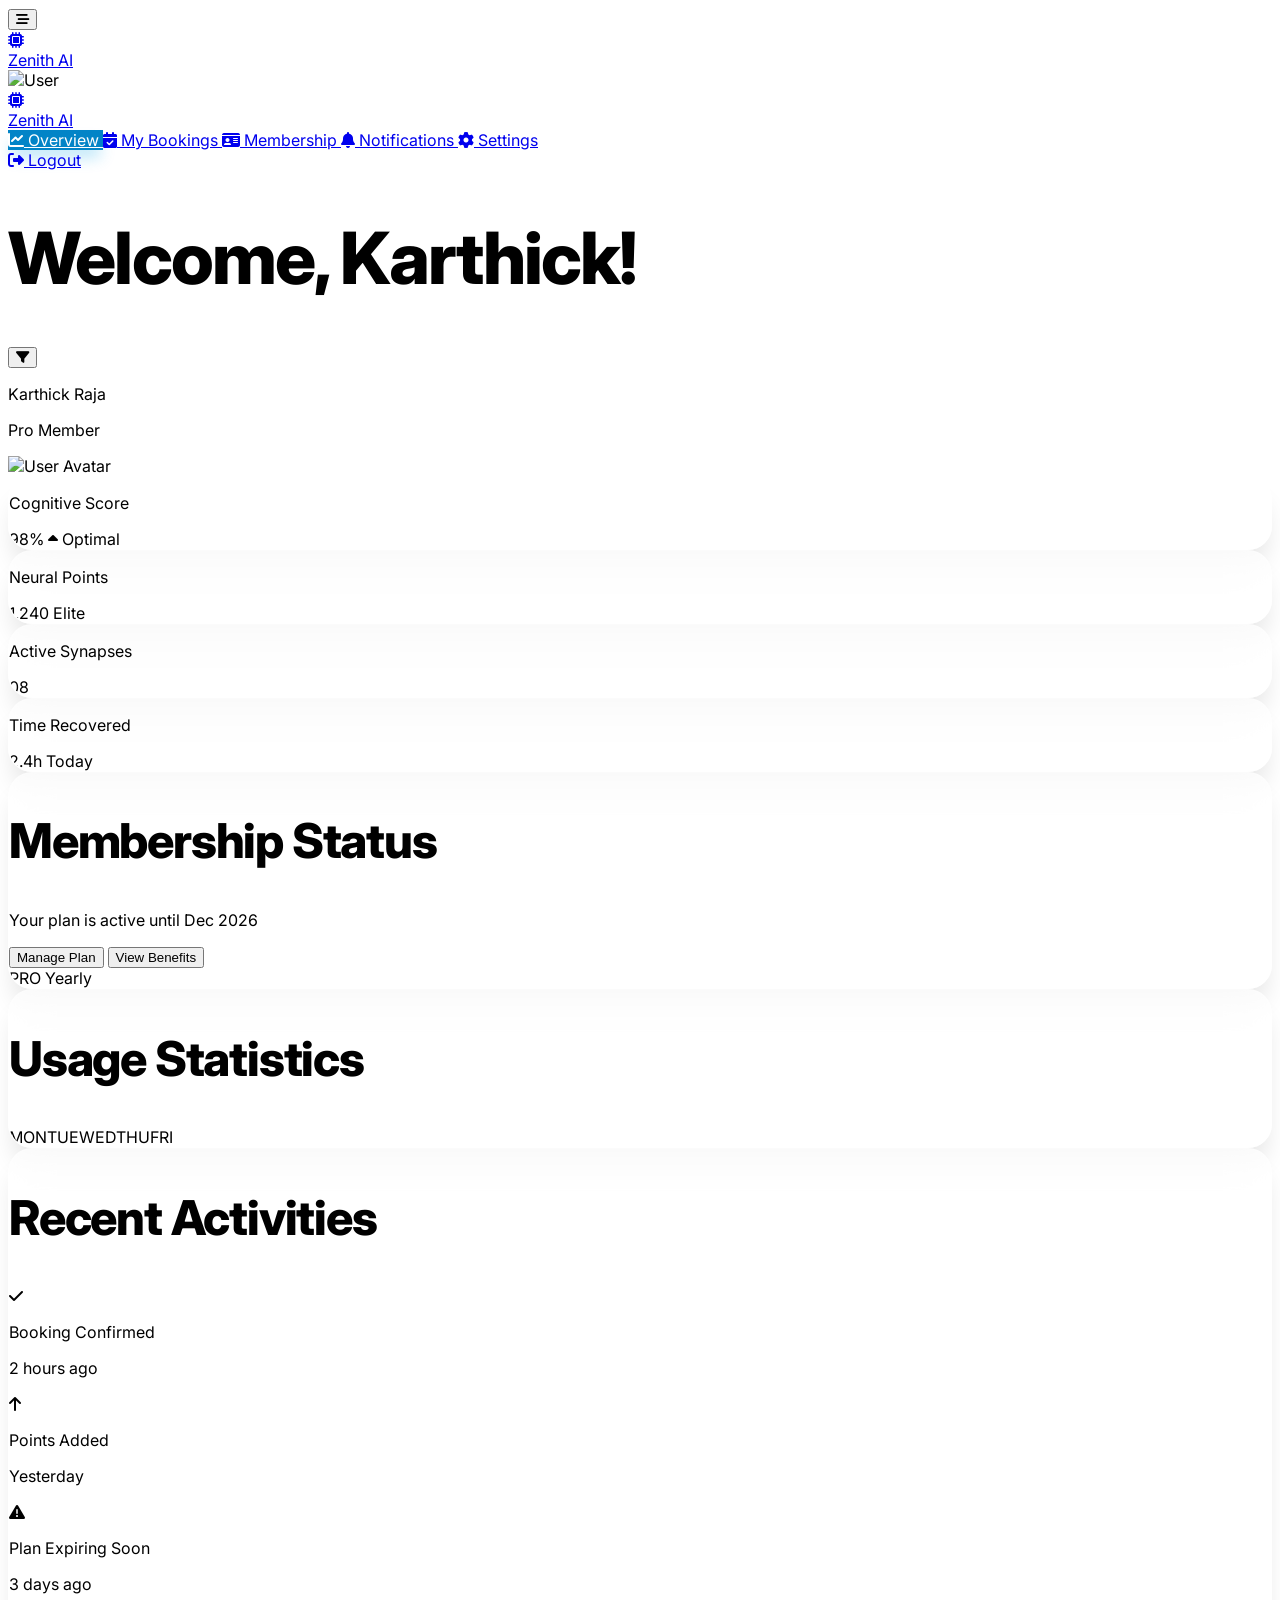
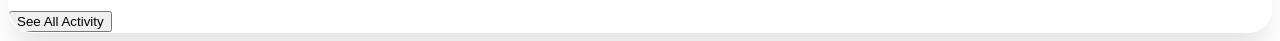
==== dashboard.html @ 77ba69f0 "first commit" ====
<!DOCTYPE html>
<html lang="en" class="h-full">

<head>
    <meta charset="UTF-8">
    <meta name="viewport" content="width=device-width, initial-scale=1.0">
    <title>Dashboard - Zenith AI</title>
    <!-- Tailwind CSS -->
    <script src="https://cdn.tailwindcss.com"></script>
    <script>
        tailwind.config = {
            darkMode: 'class',
            theme: {
                extend: {
                    colors: {
                        primary: { 600: '#0284c7' },
                        accent: '#8b5cf6',
                    }
                }
            }
        }
    </script>
    <!-- Google Fonts -->
    <link href="https://fonts.googleapis.com/css2?family=Inter:wght@400;500;600;700&family=Outfit:wght@700&display=swap"
        rel="stylesheet">
    <!-- Font Awesome -->
    <link rel="stylesheet" href="https://cdnjs.cloudflare.com/ajax/libs/font-awesome/6.4.0/css/all.min.css">
    <link rel="stylesheet" href="styles.css">
    <style>
        body {
            font-family: 'Inter', sans-serif;
        }

        .sidebar-link.active {
            background-color: #0284c7;
            color: white;
            box-shadow: 0 10px 15px -3px rgba(14, 165, 233, 0.3);
        }
    </style>
</head>

<body class="bg-slate-50 dark:bg-slate-950 h-full flex flex-col lg:flex-row overflow-hidden">

    <!-- Mobile Header -->
    <div
        class="lg:hidden w-full bg-white dark:bg-slate-900 border-b border-slate-200 dark:border-slate-800 p-4 flex items-center justify-between z-50">
        <button id="dashboardMobileMenuToggle" class="p-2 text-slate-600 dark:text-slate-400">
            <i class="fas fa-bars-staggered text-xl"></i>
        </button>
        <a href="index.html" class="flex items-center gap-2">
            <div class="w-8 h-8 bg-primary-600 rounded-lg flex items-center justify-center text-white">
                <i class="fas fa-microchip text-sm"></i>
            </div>
            <span class="text-xl font-bold">Zenith AI</span>
        </a>
        <div class="w-10 h-10 rounded-full bg-slate-200 dark:bg-slate-800 overflow-hidden">
            <img src="https://i.pravatar.cc/150?u=4" alt="User">
        </div>
    </div>

    <!-- Sidebar / Navigation Drawer -->
    <aside id="dashboardSidebar"
        class="fixed inset-0 z-[60] -translate-x-full lg:translate-x-0 lg:static lg:block w-72 h-full bg-white dark:bg-slate-900 border-r border-slate-100 dark:border-slate-800 transition-transform duration-300">
        <div class="h-full flex flex-col p-6">
            <a href="index.html" class="hidden lg:flex items-center gap-3 mb-10 group">
                <div
                    class="w-10 h-10 bg-primary-600 rounded-xl flex items-center justify-center text-white shadow-lg shadow-primary-500/30 group-hover:rotate-12 transition-transform">
                    <i class="fas fa-microchip text-xl"></i>
                </div>
                <span
                    class="text-2xl font-extrabold tracking-tight bg-gradient-to-r from-primary-600 to-accent bg-clip-text text-transparent">Zenith
                    AI</span>
            </a>

            <nav class="flex-1 space-y-2">
                <a href="#" class="sidebar-link active flex items-center gap-4 px-4 py-3 rounded-xl transition-all">
                    <i class="fas fa-chart-line w-6"></i>
                    <span class="font-semibold">Overview</span>
                </a>
                <a href="#"
                    class="sidebar-link flex items-center gap-4 px-4 py-3 rounded-xl text-slate-500 dark:text-slate-400 hover:bg-slate-50 dark:hover:bg-slate-800 transition-all">
                    <i class="fas fa-calendar-check w-6"></i>
                    <span class="font-semibold">My Bookings</span>
                </a>
                <a href="#"
                    class="sidebar-link flex items-center gap-4 px-4 py-3 rounded-xl text-slate-500 dark:text-slate-400 hover:bg-slate-50 dark:hover:bg-slate-800 transition-all">
                    <i class="fas fa-id-card w-6"></i>
                    <span class="font-semibold">Membership</span>
                </a>
                <a href="#"
                    class="sidebar-link flex items-center gap-4 px-4 py-3 rounded-xl text-slate-500 dark:text-slate-400 hover:bg-slate-50 dark:hover:bg-slate-800 transition-all">
                    <i class="fas fa-bell w-6"></i>
                    <span class="font-semibold">Notifications</span>
                </a>
                <a href="#"
                    class="sidebar-link flex items-center gap-4 px-4 py-3 rounded-xl text-slate-500 dark:text-slate-400 hover:bg-slate-50 dark:hover:bg-slate-800 transition-all">
                    <i class="fas fa-gear w-6"></i>
                    <span class="font-semibold">Settings</span>
                </a>
            </nav>

            <div class="pt-6 border-t border-slate-100 dark:border-slate-800">
                <a href="login.html"
                    class="flex items-center gap-4 px-4 py-3 rounded-xl text-red-500 hover:bg-red-50 dark:hover:bg-red-900/10 transition-all">
                    <i class="fas fa-right-from-bracket w-6"></i>
                    <span class="font-semibold">Logout</span>
                </a>
            </div>
        </div>
    </aside>

    <!-- Overlay for Sidebar (Mobile Only) -->
    <div id="sidebarOverlay" class="fixed inset-0 bg-slate-900/40 backdrop-blur-sm z-[55] hidden lg:hidden"></div>

    <!-- Main Content Area -->
    <main class="flex-1 flex flex-col h-full overflow-hidden">
        <!-- Top Bar (Desktop) -->
        <header
            class="hidden lg:flex items-center justify-between py-4 px-8 bg-white dark:bg-slate-900 border-b border-slate-100 dark:border-slate-800">
            <h1 class="text-xl font-bold">Welcome, Karthick!</h1>
            <div class="flex items-center gap-6">
                <!-- Filter Icon -->
                <button class="p-2 text-slate-400 hover:text-primary-600 transition-colors" title="Filter Options">
                    <i class="fas fa-filter text-lg"></i>
                </button>
                <div class="flex items-center gap-3">
                    <div class="text-right">
                        <p class="text-sm font-bold">Karthick Raja</p>
                        <p class="text-[10px] uppercase font-bold text-slate-400">Pro Member</p>
                    </div>
                    <div
                        class="w-10 h-10 rounded-xl bg-slate-200 dark:bg-slate-800 overflow-hidden shadow-lg border-2 border-primary-600">
                        <img src="https://i.pravatar.cc/150?u=4" alt="User Avatar">
                    </div>
                </div>
            </div>
        </header>

        <!-- Dynamic Content -->
        <div class="flex-1 overflow-y-auto p-8 bg-slate-50 dark:bg-slate-950">
            <!-- Summary Grid -->
            <div class="grid md:grid-cols-2 lg:grid-cols-4 gap-6 mb-8">
                <div class="glass-card p-6">
                    <p class="text-[10px] uppercase font-bold text-slate-400 mb-2">Cognitive Score</p>
                    <div class="flex items-end gap-2">
                        <span class="text-3xl font-extrabold">98%</span>
                        <span class="text-xs text-green-500 font-bold mb-1"><i class="fas fa-caret-up"></i>
                            Optimal</span>
                    </div>
                </div>
                <div class="glass-card p-6">
                    <p class="text-[10px] uppercase font-bold text-slate-400 mb-2">Neural Points</p>
                    <div class="flex items-end gap-2">
                        <span class="text-3xl font-extrabold">1,240</span>
                        <span class="text-xs text-primary-500 font-bold mb-1">Elite</span>
                    </div>
                </div>
                <div class="glass-card p-6">
                    <p class="text-[10px] uppercase font-bold text-slate-400 mb-2">Active Synapses</p>
                    <div class="flex items-end gap-2">
                        <span class="text-3xl font-extrabold">08</span>
                    </div>
                </div>
                <div class="glass-card p-6">
                    <p class="text-[10px] uppercase font-bold text-slate-400 mb-2">Time Recovered</p>
                    <div class="flex items-end gap-2">
                        <span class="text-3xl font-extrabold">2.4h</span>
                        <span class="text-xs text-green-500 font-bold mb-1">Today</span>
                    </div>
                </div>
            </div>

            <!-- Main Dashboard Components -->
            <div class="grid lg:grid-cols-3 gap-8">
                <!-- Membership Status -->
                <div class="lg:col-span-2 space-y-8">
                    <div
                        class="glass-card p-8 bg-gradient-to-br from-primary-600 to-accent text-white border-none relative overflow-hidden">
                        <div class="absolute -right-10 -top-10 w-40 h-40 bg-white/10 rounded-full blur-3xl"></div>
                        <div class="relative z-10 flex justify-between items-start">
                            <div>
                                <h2 class="text-white text-2xl mb-2">Membership Status</h2>
                                <p class="opacity-80 text-sm mb-6">Your plan is active until Dec 2026</p>
                                <div class="flex gap-4">
                                    <button
                                        class="bg-white text-primary-600 px-6 py-2 rounded-xl text-sm font-bold hover:shadow-lg transition-all">Manage
                                        Plan</button>
                                    <button
                                        class="bg-white/20 backdrop-blur-md text-white px-6 py-2 rounded-xl text-sm font-bold border border-white/30">View
                                        Benefits</button>
                                </div>
                            </div>
                            <div class="text-right">
                                <span class="bg-white/20 px-3 py-1 rounded-full text-[10px] font-bold uppercase">PRO
                                    Yearly</span>
                            </div>
                        </div>
                    </div>

                    <!-- Usage Stats (Bar Graphs) -->
                    <div class="glass-card p-8">
                        <h2 class="text-lg mb-6">Usage Statistics</h2>
                        <div class="flex items-end gap-4 h-32">
                            <div class="flex-1 bg-slate-100 dark:bg-slate-800 rounded-t-lg relative group h-[40%]">
                                <div class="absolute bottom-0 left-0 w-full bg-primary-600 rounded-t-lg transition-all"
                                    style="height: 60%;"></div>
                            </div>
                            <div class="flex-1 bg-slate-100 dark:bg-slate-800 rounded-t-lg relative group h-[40%]">
                                <div class="absolute bottom-0 left-0 w-full bg-primary-600 rounded-t-lg transition-all"
                                    style="height: 85%;"></div>
                            </div>
                            <div class="flex-1 bg-slate-100 dark:bg-slate-800 rounded-t-lg relative group h-[40%]">
                                <div class="absolute bottom-0 left-0 w-full bg-primary-600 rounded-t-lg transition-all"
                                    style="height: 45%;"></div>
                            </div>
                            <div class="flex-1 bg-slate-100 dark:bg-slate-800 rounded-t-lg relative group h-[40%]">
                                <div class="absolute bottom-0 left-0 w-full bg-primary-600 rounded-t-lg transition-all"
                                    style="height: 95%;"></div>
                            </div>
                            <div class="flex-1 bg-slate-100 dark:bg-slate-800 rounded-t-lg relative group h-[40%]">
                                <div class="absolute bottom-0 left-0 w-full bg-primary-600 rounded-t-lg transition-all"
                                    style="height: 70%;"></div>
                            </div>
                        </div>
                        <div class="flex justify-between mt-4 text-[10px] font-bold text-slate-400">
                            <span>MON</span><span>TUE</span><span>WED</span><span>THU</span><span>FRI</span>
                        </div>
                    </div>
                </div>

                <!-- Recent Activities -->
                <div class="glass-card p-8">
                    <h2 class="text-lg mb-6">Recent Activities</h2>
                    <div class="space-y-6">
                        <div class="flex gap-4">
                            <div
                                class="w-10 h-10 rounded-full bg-green-100 dark:bg-green-900/30 text-green-600 flex items-center justify-center shrink-0">
                                <i class="fas fa-check text-xs"></i>
                            </div>
                            <div>
                                <p class="text-sm font-bold">Booking Confirmed</p>
                                <p class="text-[10px] text-slate-400">2 hours ago</p>
                            </div>
                        </div>
                        <div class="flex gap-4">
                            <div
                                class="w-10 h-10 rounded-full bg-primary-100 dark:bg-primary-900/30 text-primary-600 flex items-center justify-center shrink-0">
                                <i class="fas fa-arrow-up text-xs"></i>
                            </div>
                            <div>
                                <p class="text-sm font-bold">Points Added</p>
                                <p class="text-[10px] text-slate-400">Yesterday</p>
                            </div>
                        </div>
                        <div class="flex gap-4">
                            <div
                                class="w-10 h-10 rounded-full bg-yellow-100 dark:bg-yellow-900/30 text-yellow-600 flex items-center justify-center shrink-0">
                                <i class="fas fa-triangle-exclamation text-xs"></i>
                            </div>
                            <div>
                                <p class="text-sm font-bold">Plan Expiring Soon</p>
                                <p class="text-[10px] text-slate-400">3 days ago</p>
                            </div>
                        </div>
                    </div>
                    <button
                        class="w-full mt-10 py-3 text-sm font-bold text-slate-500 hover:text-primary-600 transition-colors">See
                        All Activity</button>
                </div>
            </div>
        </div>
    </main>

    <script>
        // Dashboard specific scripts
        document.addEventListener('DOMContentLoaded', () => {
            const sidebar = document.getElementById('dashboardSidebar');
            const toggle = document.getElementById('dashboardMobileMenuToggle');
            const overlay = document.getElementById('sidebarOverlay');

            const toggleSidebar = () => {
                sidebar.classList.toggle('-translate-x-full');
                overlay.classList.toggle('hidden');
            };

            toggle?.addEventListener('click', toggleSidebar);
            overlay?.addEventListener('click', toggleSidebar);

            // Handle active state
            const links = document.querySelectorAll('.sidebar-link');
            links.forEach(link => {
                link.addEventListener('click', function (e) {
                    links.forEach(l => l.classList.remove('active', 'bg-primary-600', 'text-white', 'shadow-lg', 'shadow-primary-500/30'));
                    links.forEach(l => l.classList.add('text-slate-500', 'dark:text-slate-400'));

                    this.classList.add('active', 'bg-primary-600', 'text-white', 'shadow-lg', 'shadow-primary-500/30');
                    this.classList.remove('text-slate-500', 'dark:text-slate-400');

                    if (window.innerWidth < 1024) toggleSidebar();
                });
            });
        });
    </script>
</body>

</html>
---- styles.css ----
/* Custom Styles for Mobile App Launch Website */

:root {
    --primary: #0ea5e9;
    --primary-dark: #0284c7;
    --accent: #8b5cf6;
    --navbar-height-desktop: 80px;
    --navbar-height-mobile: 64px;
}

header#navbar {
    height: var(--navbar-height-mobile);
}

@media (min-width: 1024px) {
    header#navbar {
        height: var(--navbar-height-desktop);
    }
}

/* Base Typography Adjustments */
h1,
h2,
h3,
h4 {
    letter-spacing: -0.025em;
    font-weight: 800;
}

h1 {
    font-size: 3.5rem;
    line-height: 1.1;
}

h2 {
    font-size: 2.25rem;
    line-height: 1.2;
}

h3 {
    font-size: 1.5rem;
    line-height: 1.3;
}

h4 {
    font-size: 1.25rem;
    line-height: 1.4;
}

@media (min-width: 1024px) {
    h1 {
        font-size: 4.5rem;
    }

    h2 {
        font-size: 3rem;
    }
}

/* Navigation Links */
.nav-link {
    font-size: 0.875rem;
    font-weight: 600;
    color: #475569;
    /* slate-600 */
    transition-property: color;
    transition-duration: 300ms;
    position: relative;
    padding-top: 0.5rem;
    padding-bottom: 0.5rem;
}

.dark .nav-link {
    color: #94a3b8;
    /* slate-400 */
}

.nav-link:hover,
.nav-link.active {
    color: #0ea5e9;
    /* primary-600 */
}

.dark .nav-link:hover,
.dark .nav-link.active {
    color: #38bdf8;
    /* primary-400 */
}

.nav-link::after {
    content: '';
    position: absolute;
    bottom: 0;
    left: 0;
    width: 0;
    height: 2px;
    background-color: #0ea5e9;
    transition: all 0.3s;
}

.nav-link:hover::after,
.nav-link.active::after {
    width: 100%;
}

/* Mobile Nav Links */
.mobile-nav-link {
    display: block;
    padding-top: 0.75rem;
    padding-bottom: 0.75rem;
    padding-left: 1rem;
    font-size: 1.125rem;
    font-weight: 500;
    color: #334155;
    /* slate-700 */
    border-left: 4px solid transparent;
    transition: all 0.3s;
}

.dark .mobile-nav-link {
    color: #e2e8f0;
    /* slate-200 */
}

.mobile-nav-link:hover,
.mobile-nav-link.active {
    color: #0ea5e9;
    border-left-color: #0ea5e9;
}

/* Buttons */
.cta-button {
    padding-left: 2rem;
    padding-right: 2rem;
    border-radius: 9999px;
    font-weight: 700;
    transition: all 0.3s;
    display: flex;
    align-items: center;
    justify-content: center;
    gap: 0.5rem;
    box-shadow: 0 10px 15px -3px rgba(0, 0, 0, 0.1);
    text-align: center;
    height: 56px;
    cursor: pointer;
}

.cta-button:active {
    transform: scale(0.95);
}

.cta-button.primary {
    background-color: #0284c7;
    color: white;
}

.cta-button.primary:hover {
    background-color: #0369a1;
    box-shadow: 0 10px 15px -3px rgba(14, 165, 233, 0.25);
}

.cta-button.secondary {
    background-color: white;
    color: #0f172a;
    border: 1px solid #e2e8f0;
}

.dark .cta-button.secondary {
    background-color: #1e293b;
    color: white;
    border-color: #334155;
}

.cta-button.secondary:hover {
    background-color: #f8fafc;
}

.dark .cta-button.secondary:hover {
    background-color: #334155;
}

/* Glassmorphism Cards */
.glass-card {
    background-color: rgba(255, 255, 255, 0.7);
    backdrop-filter: blur(20px);
    -webkit-backdrop-filter: blur(20px);
    border: 1px solid rgba(255, 255, 255, 0.2);
    box-shadow: 0 20px 25px -5px rgba(0, 0, 0, 0.1);
    border-radius: 1.5rem;
    overflow: hidden;
    transition: transform 0.3s;
}

.dark .glass-card {
    background-color: rgba(15, 23, 42, 0.4);
    border-color: rgba(51, 65, 85, 0.5);
}

.glass-card:hover {
    transform: translateY(-8px);
}

/* Custom Scrollbar */
::-webkit-scrollbar {
    width: 10px;
}

::-webkit-scrollbar-track {
    background-color: #f8fafc;
}

.dark ::-webkit-scrollbar-track {
    background-color: #0f172a;
}

::-webkit-scrollbar-thumb {
    background-color: #e2e8f0;
    border-radius: 9999px;
    border: 4px solid transparent;
    background-clip: padding-box;
}

.dark ::-webkit-scrollbar-thumb {
    background-color: #1e293b;
}

::-webkit-scrollbar-thumb:hover {
    background-color: #cbd5e1;
}

.dark ::-webkit-scrollbar-thumb:hover {
    background-color: #334155;
}

/* Tablet Adjustments */
@media (min-width: 768px) and (max-width: 1023px) {
    .cta-button {
        padding-left: 1.5rem;
        padding-right: 1.5rem;
        height: 48px;
    }
}

/* Hamburger Fixes */
#mobileMenu.visible {
    visibility: visible;
    pointer-events: auto;
}

#mobileMenu.visible #mobileMenuOverlay {
    opacity: 100;
}

#mobileMenu.visible #mobileMenuDrawer {
    transform: translateX(0);
}

/* Section Spacing */
section {
    padding-top: 5rem;
    padding-bottom: 5rem;
}

@media (min-width: 1024px) {
    section {
        padding-top: 8rem;
        padding-bottom: 8rem;
    }
}

/* Animations */
@keyframes fadeIn {
    from {
        opacity: 0;
        transform: translateY(20px);
    }

    to {
        opacity: 1;
        transform: translateY(0);
    }
}

.animate-fade-in {
    animation: fadeIn 0.8s ease-out forwards;
}
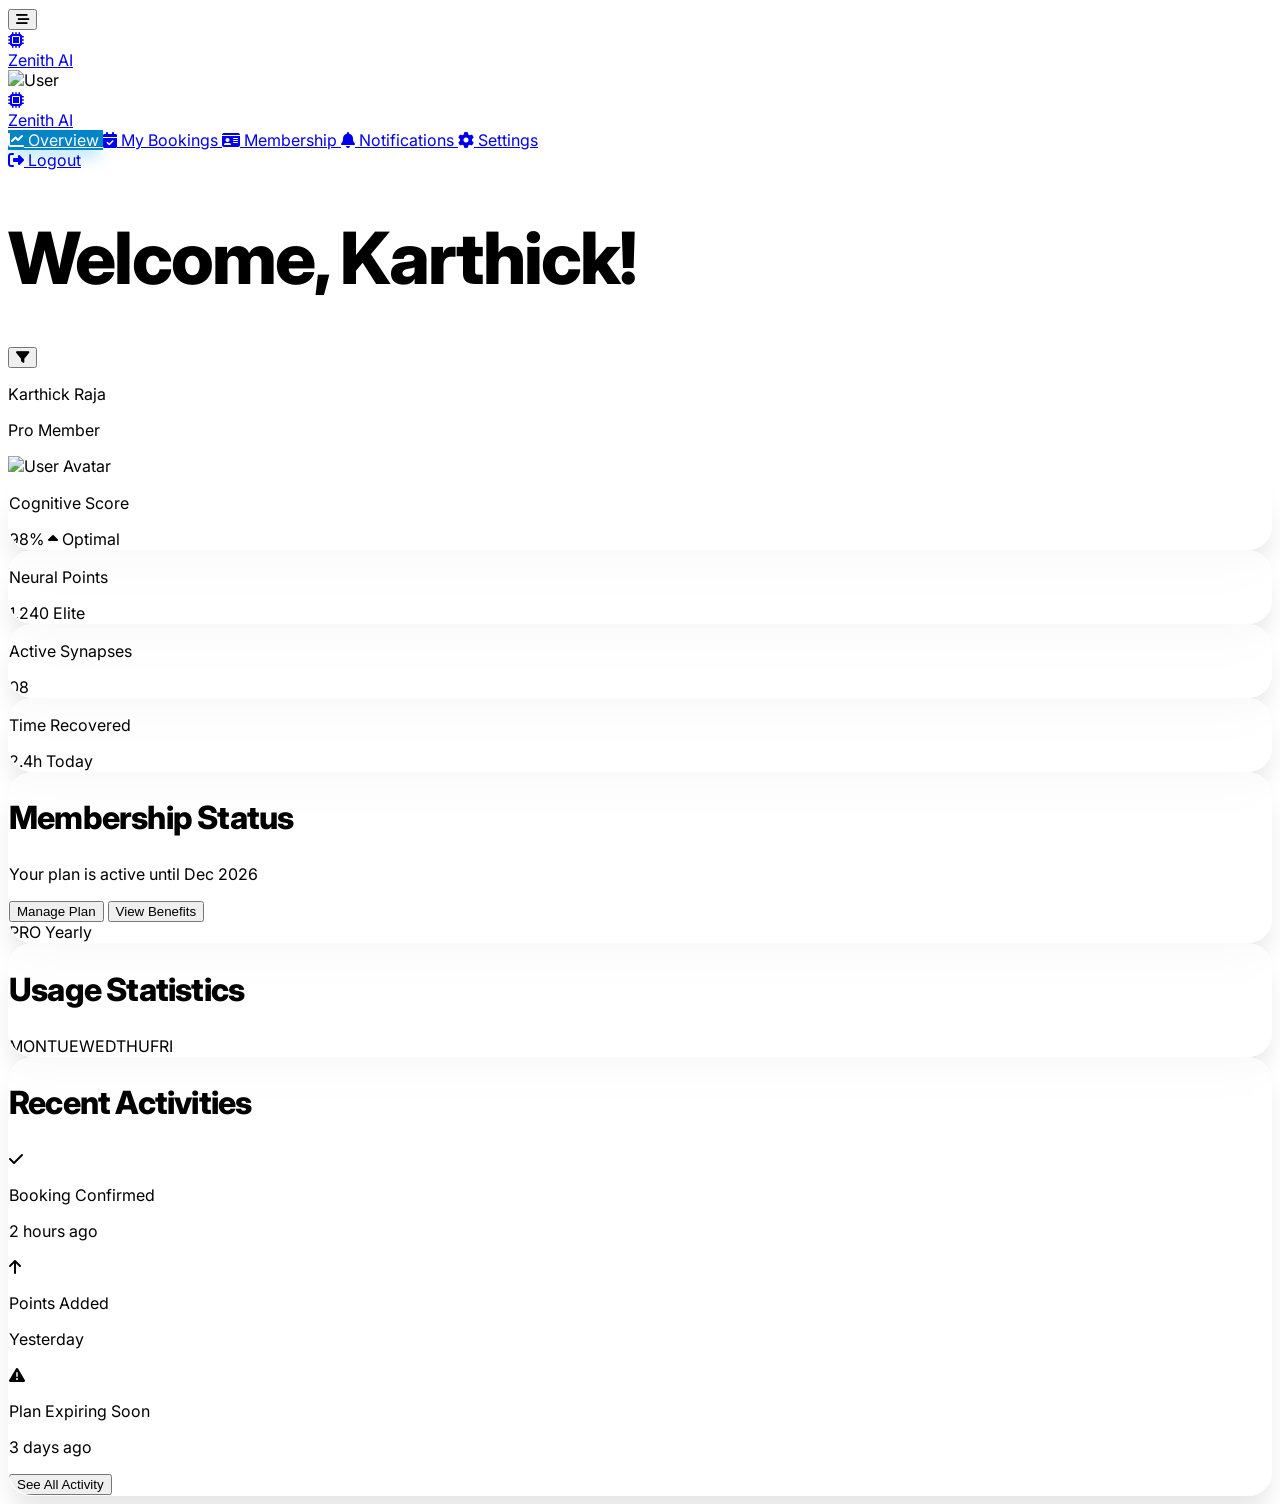
==== commit 9c4ed1c0: "add rhe hgdfsbfbwe" ====
--- a/dashboard.html
+++ b/dashboard.html
@@ -179,7 +179,7 @@
                         <div class="absolute -right-10 -top-10 w-40 h-40 bg-white/10 rounded-full blur-3xl"></div>
                         <div class="relative z-10 flex justify-between items-start">
                             <div>
-                                <h2 class="text-white text-2xl mb-2">Membership Status</h2>
+                                <h2 class="text-white text-3xl mb-2">Membership Status</h2>
                                 <p class="opacity-80 text-sm mb-6">Your plan is active until Dec 2026</p>
                                 <div class="flex gap-4">
                                     <button
@@ -199,7 +199,7 @@
 
                     <!-- Usage Stats (Bar Graphs) -->
                     <div class="glass-card p-8">
-                        <h2 class="text-lg mb-6">Usage Statistics</h2>
+                        <h2 class="text-2xl mb-6">Usage Statistics</h2>
                         <div class="flex items-end gap-4 h-32">
                             <div class="flex-1 bg-slate-100 dark:bg-slate-800 rounded-t-lg relative group h-[40%]">
                                 <div class="absolute bottom-0 left-0 w-full bg-primary-600 rounded-t-lg transition-all"
@@ -230,7 +230,7 @@
 
                 <!-- Recent Activities -->
                 <div class="glass-card p-8">
-                    <h2 class="text-lg mb-6">Recent Activities</h2>
+                    <h2 class="text-2xl mb-6">Recent Activities</h2>
                     <div class="space-y-6">
                         <div class="flex gap-4">
                             <div
--- a/styles.css
+++ b/styles.css
@@ -33,7 +33,7 @@
 }
 
 h2 {
-    font-size: 2.25rem;
+    font-size: 2rem;
     line-height: 1.2;
 }
 
@@ -53,7 +53,7 @@
     }
 
     h2 {
-        font-size: 3rem;
+        font-size: 2rem;
     }
 }
 
@@ -248,7 +248,7 @@
 }
 
 #mobileMenu.visible #mobileMenuOverlay {
-    opacity: 100;
+    opacity: 1;
 }
 
 #mobileMenu.visible #mobileMenuDrawer {
